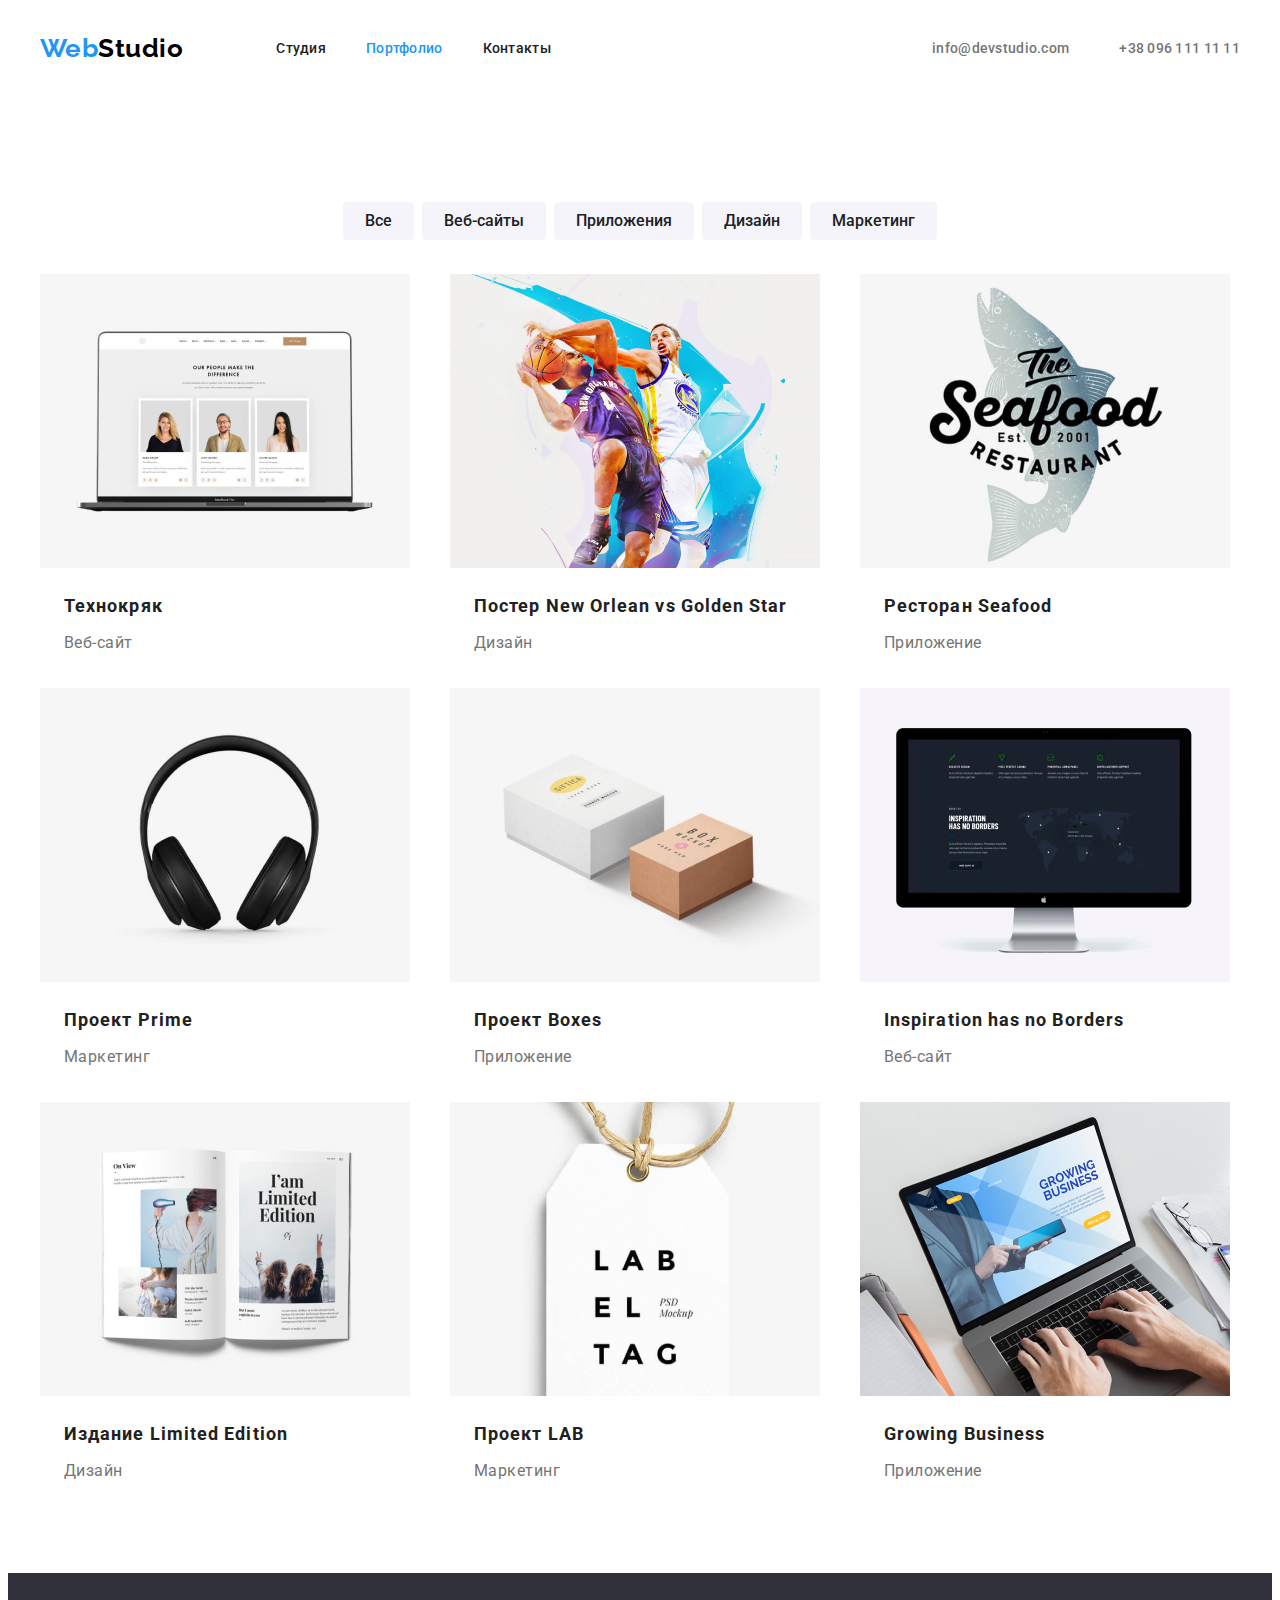
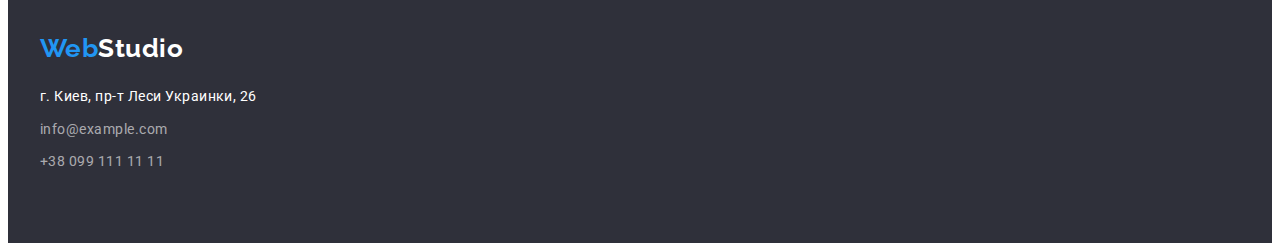
==== portfolio.html @ 574e0927 "start 04" ====
<!DOCTYPE html>
<html lang="en">
  <head>
    <meta charset="UTF-8" />
    <meta name="viewport" content="width=device-width, initial-scale=1.0" />
    <title>Portfolio</title>
    <link
      href="https://fonts.googleapis.com/css2?family=Raleway:wght@700&family=Roboto:wght@400;500;700;900&display=swap"
      rel="stylesheet"
    />
    <link
      rel="stylesheet"
      href="https://cdnjs.cloudflare.com/ajax/libs/modern-normalize/1.0.0/modern-normalize.css"
      integrity="sha512-Zx6MlUMKSVJoQ+83OwhdILe8cSEsCzfqThJd7J/VA2UrK6Ctj85p+xzqfyuNXE5B1k25uUdmJ2OzItbBy9GHAQ=="
      crossorigin="anonymous"
    />
    <link rel="stylesheet" href="./css/styles.css" />
  </head>
  <body>
    <header>
      <div class="container">
        <nav class="nav-container">
          <p>
            <span class="name-blue">Web</span
            ><span class="name-black">Studio</span>
          </p>
          <ul class="site-nav list">
            <li class="item">
              <a href="./index.html" class="link">Студия</a>
            </li>
            <li class="item">
              <a href="./portfolio.html" class="link current">Портфолио</a>
            </li>
            <li class="item"><a href="" class="link">Контакты</a></li>
          </ul>

          <ul class="head-link list">
            <li class="item">
              <a href="info@devstudio.com" class="link">info@devstudio.com</a>
            </li>
            <li class="item">
              <a href="tel:+380961111111" class="link">+38 096 111 11 11</a>
            </li>
          </ul>
        </nav>
      </div>
    </header>

    <main>
      <section class="main-portfolio">
        <!-- <h1>Portfolio</h1> -->
        <!-- navigation filter -->
        <div class="container">
          <ul class="list nav-list">
            <li class="item">
              <button type="button" class="nav-filter">Все</button>
            </li>
            <li class="item">
              <button type="button" class="nav-filter">Веб-сайты</button>
            </li>
            <li class="item">
              <button type="button" class="nav-filter">Приложения</button>
            </li>
            <li class="item">
              <button type="button" class="nav-filter">Дизайн</button>
            </li>
            <li class="item">
              <button type="button" class="nav-filter">Маркетинг</button>
            </li>
          </ul>

          <!-- card list -->
          <ul class="list card-list">
            <li class="item">
              <a href="">
                <img src="./images/techocriak.jpg" alt="tehno" class="img" />
                <h2 class="card-title">Технокряк</h2>
                <p class="card-desc">Веб-сайт</p>
              </a>
            </li>
            <li class="item">
              <a href="">
                <img src="./images/NewOrlean.jpg" alt="Орлеан" class="img" />
                <h2 class="card-title">Постер New Orlean vs Golden Star</h2>
                <p class="card-desc">Дизайн</p>
              </a>
            </li>
            <li class="item">
              <a href="">
                <img src="./images/Seafood.jpg" alt="Seafood" class="img" />
                <h2 class="card-title">Ресторан Seafood</h2>
                <p class="card-desc">Приложение</p>
              </a>
            </li>
            <li class="item">
              <a href="">
                <img src="./images/Prime.jpg" alt="Prime" class="img" />
                <h2 class="card-title">Проект Prime</h2>
                <p class="card-desc">Маркетинг</p>
              </a>
            </li>
            <li class="item">
              <a href="">
                <img src="./images/Boxes.jpg" alt="boxes" class="img" />
                <h2 class="card-title">Проект Boxes</h2>
                <p class="card-desc">Приложение</p>
              </a>
            </li>
            <li class="item">
              <a href="">
                <img
                  src="./images/Inspiration.jpg"
                  alt="Inspiration"
                  class="img"
                />
                <h2 class="card-title">Inspiration has no Borders</h2>
                <p class="card-desc">Веб-сайт</p>
              </a>
            </li>
            <li class="item">
              <a href="">
                <img src="./images/Limited.jpg" alt="limited" class="img" />
                <h2 class="card-title">Издание Limited Edition</h2>
                <p class="card-desc">Дизайн</p>
              </a>
            </li>
            <li class="item">
              <a href="">
                <img src="./images/LAB.jpg" alt="LAB" class="img" />
                <h2 class="card-title">Проект LAB</h2>
                <p class="card-desc">Маркетинг</p>
              </a>
            </li>
            <li class="item">
              <a href="">
                <img
                  src="./images/GrowBusiness.jpg"
                  alt="GrowBusiness"
                  class="img"
                />
                <h2 class="card-title">Growing Business</h2>
                <p class="card-desc">Приложение</p>
              </a>
            </li>
          </ul>
        </div>
      </section>
    </main>

    <footer class="bottom">
      <div class="container">
        <p class="bottom-name">
          <span class="name-blue">Web</span
          ><span class="name-white">Studio</span>
        </p>
        <address>
          <ul class="list">
            <li>
              <p class="bottom-adress">г. Киев, пр-т Леси Украинки, 26</p>
            </li>
            <li>
              <p>
                <a href="info@example.com" class="bottom-link"
                  >info@example.com</a
                >
              </p>
            </li>
            <li>
              <p>
                <a href="tel:+380991111111" class="bottom-link"
                  >+38 099 111 11 11</a
                >
              </p>
            </li>
          </ul>
        </address>
      </div>
    </footer>
  </body>
</html>
---- css/styles.css ----
:root {
  --main-text-color: #212121;
  --secondary-text-color: #757575;
  --accent-color: #2196f3;
  --main-background: #ffffff;
  --secondary-background: #2f303a;
  --button-background: #f5f4fa;
  --section-background: #f5f4fa;
}

body {
  color: var(--main-text-color);
  background-color: var(--main-background);
  font-family: Roboto, sans-serif;
  letter-spacing: 0.03em;
}

/* основной цвет текста #212121 */
/* вторичный цвет текста #757575 */
/* белый background #FFFFFF */
/* blue #2196F3 */
/* links 255,255,255,0,6 */

.container {
  width: 1200px;
  margin: 0 auto;
  padding-left: 15px;
  padding-right: 15px;
}

.list {
  padding: 0;
  margin: 0;
  list-style: none;
}
/* site nav */

.nav-container {
  display: flex;
  align-items: center;
}

.site-nav {
  display: flex;
  margin-left: 93px;
}

.site-nav .item:not(:last-child) {
  margin-right: 40px;
}

.site-nav .link {
  display: block;
  padding-bottom: 32px;
  padding-top: 32px;
  color: var(--main-text-color);
  font-weight: 500;
  font-size: 14px;
  line-height: 1.2;
  letter-spacing: 0.02em;
  text-decoration: none;
}

.site-nav .link:hover,
.site-nav .link:focus {
  color: var(--accent-color);
}

.site-nav .link.current {
  color: var(--accent-color);
}

.head-link .link {
  display: block;
  padding-bottom: 32px;
  padding-top: 32px;
  color: var(--secondary-text-color);
  font-weight: 500;
  font-size: 14px;
  line-height: 1.2;
  letter-spacing: 0.02em;
  text-decoration: none;
  font-style: normal;
}

.head-link .link:hover,
.head-link .link:focus {
  color: var(--accent-color);
}

.head-link {
  display: flex;
  margin-left: auto;
}

.head-link .item + .item {
  margin-left: 50px;
}

header p {
  margin: 0 0;
}

header {
  margin-bottom: 5px;
}

/* body */

.section-title {
  color: var(--main-text-color);
  font-weight: 700;
  font-size: 36px;
  line-height: 1.17;
  text-align: center;
  margin-bottom: 50px;
  margin-top: 0;
}

.hero-title {
  color: var(--main-background);
  font-weight: 900;
  font-size: 44px;
  line-height: 1.36;
  letter-spacing: 0.06em;
  text-transform: uppercase;
  margin-top: 0;
  margin-bottom: 30px;
}
.hero {
  background-color: var(--secondary-background);
  text-align: center;
  margin-bottom: 89px;
}

/* advantages */
.advantages .title {
  font-weight: 700;
  font-size: 14px;
  line-height: 1.14;
  text-transform: uppercase;
  margin-top: 0;
  margin-bottom: 10px;
}

.advantages .text {
  color: var(--secondary-text-color);
  font-size: 14px;
  line-height: 1.74;
  margin-bottom: 0;
  margin-top: 0;
}
.advantages-section {
  margin-bottom: 89px;
}

.advantages.list {
  display: flex;
}

.advantages.list .item {
  width: 270px;
}

.advantages.list .item + .item {
  margin-left: 30px;
}
/* images */
.section-images {
  margin-bottom: 99px;
}

.image-container {
  display: flex;
}

.image-container .item + .item {
  margin-left: 30px;
}

.image-container > .item {
  display: block;
  /* width: 370px; */
}

/* team */
.team p {
  margin: 0;
  padding: 0;
}

.team .list {
  display: flex;
  justify-content: space-between;
}

.team {
  padding-top: 94px;
  padding-bottom: 94px;
  font-weight: 500;
  font-size: 16px;
  line-height: 1.19;
  text-align: center;
  background-color: var(--section-background);
}

.team img {
  display: block;
  width: 270px;
}

.team .section-title {
  margin-top: 0;
  margin-bottom: 50px;
}

.team .item {
  background-color: var(--main-background);
}

.team .name {
  margin-top: 30px;
}

.team .job {
  color: var(--secondary-text-color);
  font-weight: 500;
  margin-top: 10px;
  margin-bottom: 30px;
}

/* logo-name */
.name-blue {
  color: var(--accent-color);
  font-family: Raleway, sans-serif;
  font-weight: 700;
  font-size: 26px;
  line-height: 1.2;
}

.name-black {
  color: #000000;
  font-family: Raleway, sans-serif;
  font-weight: 700;
  font-size: 26px;
  line-height: 1.2;
}

.name-white {
  color: var(--main-background);
  font-family: Raleway, sans-serif;
  font-weight: 700;
  font-size: 26px;
  line-height: 1.2;
}
/* button */
.button {
  display: inline-block;
  color: var(--main-background);
  background-color: var(--accent-color);
  font-family: Roboto, sans-serif;
  font-weight: 700;
  font-size: 16px;
  line-height: 1.87;
  align-items: center;
  text-align: center;
  letter-spacing: 0.06em;
  text-decoration: none;
  border-radius: 4px;
  padding: 10px 32px;
  min-width: 200px;
}

/* footer */
.bottom {
  background-color: var(--secondary-background);
  padding-top: 60px;
  padding-bottom: 60px;
}
.bottom p {
  margin: 0;
}

.bottom .bottom-name {
  margin-bottom: 20px;
}

.bottom .list p {
  margin-bottom: 9px;
}

.bottom-link {
  color: rgb(255, 255, 255, 0.6);
  font-size: 14px;
  line-height: 1.71;
  text-decoration: none;
  font-style: normal;
}

.bottom-adress {
  color: var(--main-background);
  font-size: 14px;
  line-height: 1.71;
  font-style: normal;
}

/* Portfolio button */
.nav-list {
  display: flex;
  margin-bottom: 34px;
  justify-content: center;
}

.nav-list .item {
  margin-right: 8px;
}

.nav-filter {
  padding: 6px 22px;
  border: 0;
  border-radius: 4px;
  background-color: var(--button-background);
  color: var(--main-text-color);
  font-family: Roboto;
  font-style: normal;
  font-weight: 500;
  font-size: 16px;
  line-height: 1.62;
  text-align: center;
}

.nav-filter:hover {
  background-color: var(--accent-color);
  color: var(--main-background);
}

.nav-list .item:last-child {
  margin-right: 0;
}

/* Portfolio cards */

.card-list {
  display: flex;
  flex-wrap: wrap;
}

.card-list .img {
  display: block;
}

.card-list .item {
  width: calc((100% - 60px) / 3);
  margin-right: 30px;
  margin-bottom: 30px;
}

.card-list .item:nth-child(3n) {
  margin-right: 0;
}

.card-list .item:nth-last-child(-n + 3) {
  margin-bottom: 0;
}

.card-title {
  margin-top: 20px;
  margin-bottom: 4px;
  color: var(--main-text-color);
  font-family: Roboto;
  font-style: normal;
  font-weight: 700;
  font-size: 18px;
  line-height: 2;
  letter-spacing: 0.06em;
  margin-left: 24px;
}

.card-list a {
  display: inline-block;
  text-decoration: none;
}

.card-desc {
  margin: 0;
  color: var(--secondary-text-color);
  font-size: 16px;
  line-height: 1.87;
  margin-left: 24px;
}

.main-portfolio {
  padding-top: 108px;
  padding-bottom: 88px;
}
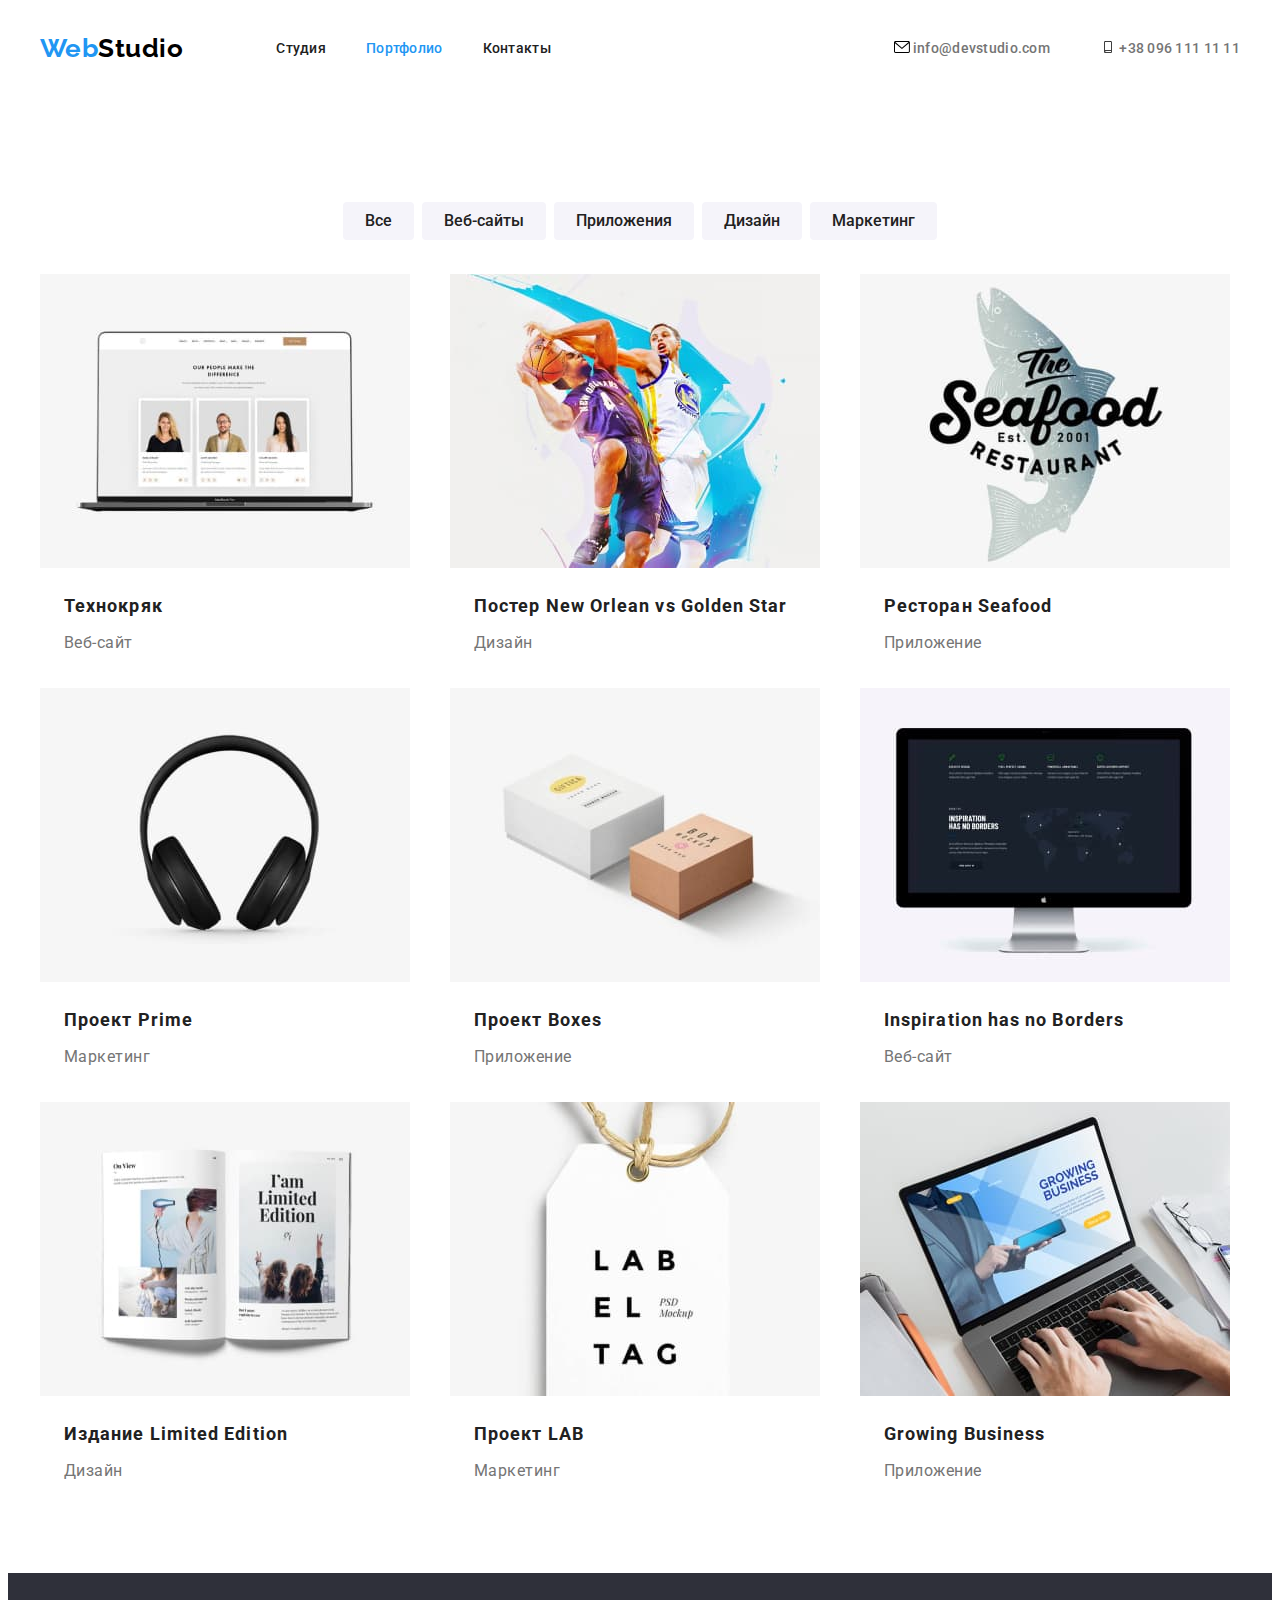
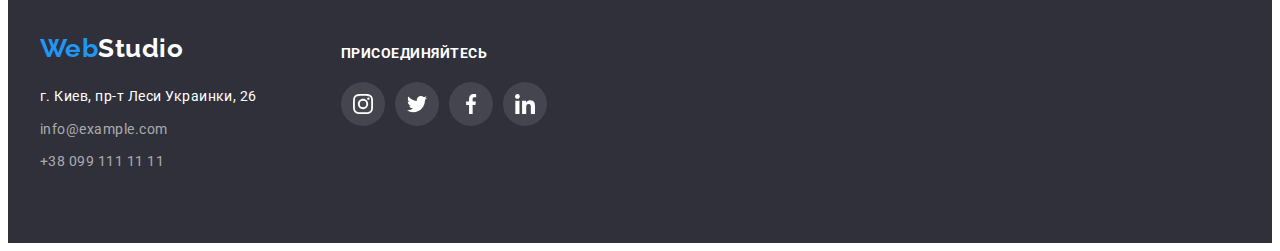
==== commit 12a022e4: "done" ====
--- a/portfolio.html
+++ b/portfolio.html
@@ -36,10 +36,20 @@
 
           <ul class="head-link list">
             <li class="item">
-              <a href="info@devstudio.com" class="link">info@devstudio.com</a>
-            </li>
-            <li class="item">
-              <a href="tel:+380961111111" class="link">+38 096 111 11 11</a>
+              <a href="info@devstudio.com" class="link">
+                <svg class="icon-envelope">
+                  <use href="/images/symbol-defs.svg#icon-envelope"></use>
+                </svg>
+                info@devstudio.com</a
+              >
+            </li>
+            <li class="item">
+              <a href="tel:+380961111111" class="link">
+                <svg class="icon-envelope">
+                  <use href="/images/symbol-defs.svg#icon-smartphone"></use>
+                </svg>
+                +38 096 111 11 11</a
+              >
             </li>
           </ul>
         </nav>
@@ -148,32 +158,67 @@
     </main>
 
     <footer class="bottom">
-      <div class="container">
-        <p class="bottom-name">
-          <span class="name-blue">Web</span
-          ><span class="name-white">Studio</span>
-        </p>
-        <address>
-          <ul class="list">
-            <li>
-              <p class="bottom-adress">г. Киев, пр-т Леси Украинки, 26</p>
-            </li>
-            <li>
-              <p>
-                <a href="info@example.com" class="bottom-link"
-                  >info@example.com</a
-                >
-              </p>
-            </li>
-            <li>
-              <p>
-                <a href="tel:+380991111111" class="bottom-link"
-                  >+38 099 111 11 11</a
-                >
-              </p>
-            </li>
-          </ul>
-        </address>
+      <div class="container footer-text">
+        <div class="contacts">
+          <p class="bottom-name">
+            <span class="name-blue">Web</span
+            ><span class="name-white">Studio</span>
+          </p>
+          <address>
+            <ul class="list">
+              <li>
+                <p class="bottom-adress">г. Киев, пр-т Леси Украинки, 26</p>
+              </li>
+              <li>
+                <p>
+                  <a href="info@example.com" class="bottom-link"
+                    >info@example.com</a
+                  >
+                </p>
+              </li>
+              <li>
+                <p>
+                  <a href="tel:+380991111111" class="bottom-link"
+                    >+38 099 111 11 11</a
+                  >
+                </p>
+              </li>
+            </ul>
+          </address>
+        </div>
+        <div class="join-us">
+          <p>Присоединяйтесь</p>
+          <ul class="icon-bottom-list list">
+            <li class="item">
+              <a href="" class="icon-link">
+                <svg class="team-icon" width="20px" height="20px">
+                  <use href="/images/symbol-defs.svg#icon-instagram-2"></use>
+                </svg>
+              </a>
+            </li>
+            <li class="item">
+              <a href="" class="icon-link">
+                <svg class="team-icon" width="20px" height="20px">
+                  <use href="/images/symbol-defs.svg#icon-twitter-1"></use>
+                </svg>
+              </a>
+            </li>
+            <li class="item">
+              <a href="" class="icon-link">
+                <svg class="team-icon" width="20px" height="20px">
+                  <use href="/images/symbol-defs.svg#icon-facebook-1"></use>
+                </svg>
+              </a>
+            </li>
+            <li class="item">
+              <a href="" class="icon-link">
+                <svg class="team-icon" width="20px" height="20px">
+                  <use href="/images/symbol-defs.svg#icon-linkedin-1"></use>
+                </svg>
+              </a>
+            </li>
+          </ul>
+        </div>
       </div>
     </footer>
   </body>
--- a/css/styles.css
+++ b/css/styles.css
@@ -6,6 +6,7 @@
   --secondary-background: #2f303a;
   --button-background: #f5f4fa;
   --section-background: #f5f4fa;
+  --icon-bacground: #afb1b8;
 }
 
 body {
@@ -86,6 +87,7 @@
 .head-link .link:hover,
 .head-link .link:focus {
   color: var(--accent-color);
+  fill: currentColor;
 }
 
 .head-link {
@@ -103,6 +105,16 @@
 
 header {
   margin-bottom: 5px;
+}
+
+.icon-envelope {
+  width: 16px;
+  height: 12px;
+}
+
+.icon-smartphone {
+  width: 10px;
+  height: 16px;
 }
 
 /* body */
@@ -131,9 +143,35 @@
   background-color: var(--secondary-background);
   text-align: center;
   margin-bottom: 89px;
+  padding-top: 200px;
+
+  height: 600px;
+  min-width: 1600px;
+  margin-left: auto;
+  margin-right: auto;
+  background-image: linear-gradient(
+      to right,
+      rgba(47, 48, 58, 0.4),
+      rgba(47, 48, 58, 0.4)
+    ),
+    url(/images/backgroundHero.jpg);
+  background-repeat: no-repeat;
+  background-position: center;
+  background-size: cover;
 }
 
 /* advantages */
+.advantages-thumb {
+  display: flex;
+  margin-bottom: 30px;
+  padding: 0;
+  height: 120px;
+  width: 270px;
+  background-color: var(--button-background);
+  justify-content: center;
+  align-items: center;
+}
+
 .advantages .title {
   font-weight: 700;
   font-size: 14px;
@@ -216,6 +254,8 @@
 
 .team .item {
   background-color: var(--main-background);
+  box-shadow: 0px 1px 3px rgba(0, 0, 0, 0.12), 0px 1px 1px rgba(0, 0, 0, 0.14),
+    0px 2px 1px rgba(0, 0, 0, 0.2);
 }
 
 .team .name {
@@ -226,7 +266,67 @@
   color: var(--secondary-text-color);
   font-weight: 500;
   margin-top: 10px;
+  margin-bottom: 16px;
+}
+
+.team .icon-list {
+  display: flex;
+  margin: 0;
+  padding: 0;
+  margin-left: 32px;
   margin-bottom: 30px;
+  justify-content: flex-start;
+}
+
+.icon-list .item {
+  box-shadow: none;
+  margin-right: 10px;
+}
+
+.icon-list .icon-link {
+  height: 44px;
+  width: 44px;
+  display: flex;
+  fill: var(--icon-bacground);
+  justify-content: center;
+  align-items: center;
+  border-radius: 50%;
+}
+.icon-list .item:last-child {
+  margin-right: 0;
+}
+
+.icon-list .icon-link:hover {
+  background-color: var(--accent-color);
+  fill: var(--main-background);
+}
+
+/* clients */
+
+.list-clients a {
+  padding: 0;
+  margin: 0;
+}
+.list-clients {
+  display: flex;
+  justify-content: space-around;
+  margin-bottom: 94px;
+}
+
+.list-clients .icon-link {
+  display: flex;
+  justify-content: center;
+  align-items: center;
+  width: 170px;
+  height: 90px;
+  border-radius: 4px;
+  border: 1px solid var(--icon-bacground);
+  fill: var(--icon-bacground);
+}
+
+.list-clients .icon-link:hover {
+  border: 1px solid var(--accent-color);
+  fill: var(--accent-color);
 }
 
 /* logo-name */
@@ -272,6 +372,10 @@
 }
 
 /* footer */
+.footer-text {
+  display: flex;
+}
+
 .bottom {
   background-color: var(--secondary-background);
   padding-top: 60px;
@@ -302,6 +406,48 @@
   font-size: 14px;
   line-height: 1.71;
   font-style: normal;
+}
+
+.bottom .contacts {
+  width: 231px;
+}
+
+.bottom .join-us {
+  margin-left: 70px;
+  padding-top: 12px;
+  color: var(--main-background);
+  font-size: 14px;
+  line-height: 1.17;
+  font-weight: 700;
+  text-transform: uppercase;
+}
+
+.icon-bottom-list {
+  display: flex;
+  margin-top: 20px;
+  justify-content: flex-start;
+}
+
+.icon-bottom-list .item {
+  margin-right: 10px;
+}
+
+.icon-bottom-list .icon-link {
+  height: 44px;
+  width: 44px;
+  display: flex;
+  fill: var(--main-background);
+  justify-content: center;
+  align-items: center;
+  border-radius: 50%;
+  background-color: rgba(255, 255, 255, 0.1);
+}
+.icon-bottom-list .item:last-child {
+  margin-right: 0;
+}
+
+.icon-bottom-list .icon-link:hover {
+  background-color: var(--accent-color);
 }
 
 /* Portfolio button */
@@ -363,6 +509,11 @@
   margin-bottom: 0;
 }
 
+.card-list .item:hover {
+  box-shadow: 0px 1px 1px rgba(0, 0, 0, 0.12), 0px 4px 4px rgba(0, 0, 0, 0.06),
+    1px 4px 6px rgba(0, 0, 0, 0.16);
+}
+
 .card-title {
   margin-top: 20px;
   margin-bottom: 4px;
